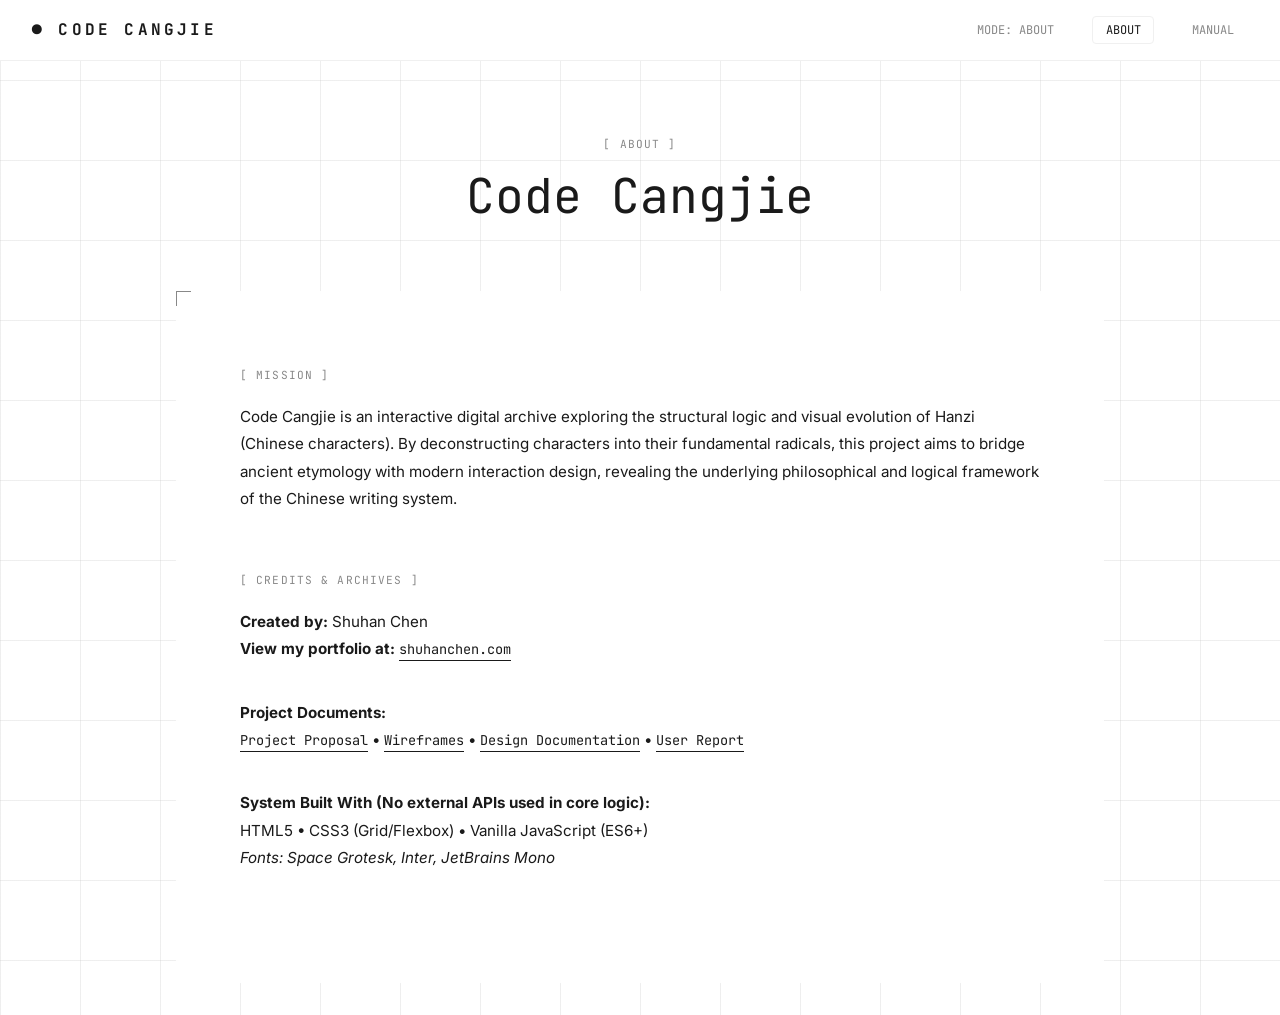
==== about.html @ 6a73b90c "Code Cangjie Draft 2" ====
<!DOCTYPE html>
<html lang="en">
  <head>
    <meta charset="UTF-8" />
    <meta name="viewport" content="width=device-width, initial-scale=1.0" />
    <title>Code Cangjie - About</title>
    <link rel="stylesheet" href="styles/styles.css" />
    <script src="scripts/scripts.js" defer></script>
  </head>
  <body>
    <header class="ui-header">
      <a href="index.html" class="logo">● CODE CANGJIE</a>
      <nav>
        <span class="nav-label">MODE: ABOUT</span>
        <a href="about.html" style="border-color: var(--color-gray); color: var(--color-text);">ABOUT</a>
        <a href="manual.html">MANUAL</a>
      </nav>
    </header>

    <main class="ui-main">
      <div class="hero-content" style="padding: 2rem 2rem 4rem 2rem;">
        <div class="small-label">[ ABOUT ]</div>
        <h1 style="font-family: var(--font-mono); font-weight: 400; font-size: 3rem;">Code Cangjie</h1>
      </div>

      <section class="document-panel">
        
        <div class="doc-section">
          <div class="small-label" style="padding-left: 0;">[ MISSION ]</div>
          <p>
            Code Cangjie is an interactive digital archive exploring the structural logic and visual evolution of Hanzi (Chinese characters). By deconstructing characters into their fundamental radicals, this project aims to bridge ancient etymology with modern interaction design, revealing the underlying philosophical and logical framework of the Chinese writing system.
          </p>
        </div>

        <div class="doc-section">
          <div class="small-label" style="padding-left: 0;">[ CREDITS & ARCHIVES ]</div>
          <p>
            <strong>Created by:</strong> Shuhan Chen<br>
            <strong>View my portfolio at:</strong> <a href="#" class="doc-link">shuhanchen.com</a>
          </p>
          <br>
          <p>
            <strong>Project Documents:</strong><br>
            <a href="#" class="doc-link">Project Proposal</a> • 
            <a href="#" class="doc-link">Wireframes</a> • 
            <a href="#" class="doc-link">Design Documentation</a> • 
            <a href="#" class="doc-link">User Report</a>
          </p>
          <br>
          <p>
            <strong>System Built With (No external APIs used in core logic):</strong><br>
            HTML5 • CSS3 (Grid/Flexbox) • Vanilla JavaScript (ES6+)<br>
            <em>Fonts: Space Grotesk, Inter, JetBrains Mono</em>
          </p>
        </div>

      </section>
    </main>
  </body>
</html>
---- styles/styles.css ----
/* ===== YOUR CSS GOES HERE ===== */
/* ===== START BY IMPORTING YOUR FONTS ===== */
/* ===== NEXT WRITE GLOBAL STYLES, THEN USE MEDIA QUERIES FOR LAYOUT/STYLE ADJUSTMENTS ===== */
/* ===== STARTER CSS BELOW FOR body AND p IS JUST AN EXAMPLE... YOU MAY DELETE IT ===== */

@import url("https://fonts.googleapis.com/css2?family=Inter:wght@400;600&family=Space+Grotesk:wght@500;700&family=JetBrains+Mono:wght@400&display=swap");

:root {
  --color-bg: #ffffff;
  --color-text: #1a1a1a;
  --color-gray: #f0f0f0;
  --color-dark-gray: #888888;

  --font-heading: "Space Grotesk", sans-serif;
  --font-body: "Inter", sans-serif;
  --font-mono: "JetBrains Mono", monospace;
}

body {
  background-color: var(--color-bg);
  color: var(--color-text);
  font-family: var(--font-body);
  margin: 0;
  background-image:
    linear-gradient(to right, rgba(200, 200, 200, 0.3) 1px, transparent 1px),
    linear-gradient(to bottom, rgba(200, 200, 200, 0.3) 1px, transparent 1px);
  background-size: 80px 80px;
}

.ui-header {
  display: flex;
  justify-content: space-between;
  align-items: center;
  padding: 1rem 2rem;
  border-bottom: 1px solid var(--color-gray);
  background-color: var(--color-bg);
  position: sticky;
  top: 0;
  z-index: 10;
}

.logo {
  font-family: var(--font-mono);
  font-weight: 700;
  letter-spacing: 0.2em;
  text-decoration: none;
  color: var(--color-text);
}

nav {
  display: flex;
  align-items: center;
  gap: 1.5rem;
}

.nav-label,
nav a {
  font-family: var(--font-mono);
  font-size: 0.75rem;
  color: var(--color-dark-gray);
  text-decoration: none;
  border: 1px solid transparent;
  padding: 0.3rem 0.8rem;
  border-radius: 4px;
}

nav a:hover {
  border: 1px solid var(--color-gray);
  color: var(--color-text);
}

/* 主内容区面板化 */
.ui-main {
  padding: 2rem;
  max-width: 1200px;
  margin: 0 auto;
}

.ui-panel {
  border: 1px solid var(--color-gray);
  background-color: var(--color-bg);
  margin-bottom: 2rem;
  position: relative;
}

.panel-label,
.small-label {
  font-family: var(--font-mono);
  font-size: 0.7rem;
  letter-spacing: 0.1em;
  color: var(--color-dark-gray);
  padding: 0.8rem 1rem;
}

/* Hero Section */
.hero-content {
  text-align: center;
  padding: 4rem 2rem;
}

.hero-content h1 {
  font-size: 3.5rem;
  margin: 0;
}

.divider-line {
  height: 1px;
  width: 200px;
  background-color: var(--color-gray);
  margin: 1rem auto;
}

.subtitle {
  font-family: var(--font-mono);
  font-size: 0.8rem;
  letter-spacing: 0.15em;
  color: var(--color-dark-gray);
}

.split-panel {
  display: flex;
  min-height: 85vh;
}

.left-canvas {
  flex: 2;
  border-right: 1px solid var(--color-gray);
  display: flex;
  flex-direction: column;
}

.canvas-area {
  flex-grow: 1;
  display: flex;
  align-items: center;
  justify-content: center;
  padding: 2rem;
}

.right-analysis {
  flex: 1;
  display: flex;
  flex-direction: column;
}

.data-block {
  border-bottom: 1px solid var(--color-gray);
  padding-bottom: 1rem;
}

.data-readout {
  font-family: var(--font-mono);
  font-size: 1.2rem;
  padding: 0 1rem 1rem 1rem;
  color: var(--color-text);
}

.square-module {
  display: flex;
  gap: 15px;
  flex-wrap: wrap;
  justify-content: center;
  max-width: 400px;
}

.radical {
  font-family: var(--font-heading);
  font-size: 2rem;
  width: 70px;
  height: 70px;
  background-color: transparent;
  border: 1px solid var(--color-dark-gray);
  color: var(--color-text);
  cursor: pointer;
  transition: all 0.2s ease;
}

.radical:hover {
  background-color: var(--color-text);
  color: var(--color-bg);
}

#character-display {
  font-size: 15rem;
  text-align: center;
  margin: 0;
  text-shadow: 0 4px 12px rgba(0, 0, 0, 0.03);
}

.controls {
  text-align: center;
  padding-bottom: 2rem;
}

/*LANDING PAGE*/

.landing-center h1 {
  font-family: "Space Grotesk", sans-serif !important;
  font-weight: 500;
  font-size: 3.5rem;
  letter-spacing: 0.05em;
  margin: 0;
}

.module-card h3 {
  font-family: "Space Grotesk", sans-serif !important;
  font-weight: 700;
  font-size: 1.2rem;
  letter-spacing: 0.3em;
  margin-bottom: 0.8rem;
}

.landing-main {
  display: flex;
  justify-content: center;
  align-items: center;
  min-height: 80vh;
}

.landing-center {
  text-align: center;
  width: 100%;
}

.origin-logo-box {
  width: 120px;
  height: 120px;
  margin: 0 auto 1rem auto;
  border: 1px solid var(--color-gray);
  display: flex;
  align-items: center;
  justify-content: center;
  font-size: 3rem;
  position: relative;
}

.hanzi-label {
  font-family: var(--font-mono);
  letter-spacing: 1em;
  margin-left: 1em;
  color: var(--color-dark-gray);
  margin-bottom: 1rem;
}

.module-cards {
  display: flex;
  gap: 3rem;
  justify-content: center;
  margin-top: 5rem;
  margin-bottom: 4rem;
}

.module-card {
  width: 300px;
  padding: 3rem 2rem;
  border: 1px solid var(--color-gray);
  text-decoration: none;
  color: var(--color-text);
  background-color: var(--color-bg);
  transition: all 0.3s ease;
  text-align: left;
  box-shadow: 0 4px 6px rgba(0, 0, 0, 0.02);
}

.module-card:hover {
  border-color: var(--color-text);
  transform: translateY(-5px);
  box-shadow: 0 10px 15px rgba(0, 0, 0, 0.05);
}

.card-icon {
  font-size: 1.5rem;
  margin-bottom: 1.5rem;
}

.module-card h3 {
  font-size: 1.2rem;
  letter-spacing: 0.2em;
  margin-bottom: 0.5rem;
}

.card-desc {
  font-family: var(--font-mono);
  font-size: 0.8rem;
  color: var(--color-dark-gray);
}

.system-status p {
  font-family: var(--font-mono);
  font-size: 0.7rem;
  letter-spacing: 0.1em;
  color: var(--color-dark-gray);
}

/* TIME MACHINE */
.time-machine-layout {
  justify-content: space-between;
}

.timeline-container {
  padding: 1rem 2rem 2rem 2rem;
  border-top: 1px solid var(--color-gray);
}

input[type="range"] {
  -webkit-appearance: none;
  width: 100%;
  background: transparent;
  margin: 1rem 0;
}

input[type="range"]::-webkit-slider-runnable-track {
  width: 100%;
  height: 2px;
  background: var(--color-gray);
}

input[type="range"]::-webkit-slider-thumb {
  -webkit-appearance: none;
  height: 16px;
  width: 16px;
  border-radius: 50%;
  background: var(--color-text);
  margin-top: -7px;
  cursor: pointer;
  border: 2px solid var(--color-bg);
}

.timeline-markers {
  display: flex;
  justify-content: space-between;
  font-family: var(--font-mono);
  font-size: 0.7rem;
  color: var(--color-dark-gray);
}

.stage-title {
  font-family: var(--font-heading);
  font-size: 1.2rem;
  letter-spacing: 0.1em;
  margin-bottom: 0.5rem;
}

.stage-subtitle {
  font-family: var(--font-mono);
  font-size: 0.9rem;
  color: var(--color-dark-gray);
  margin-bottom: 2rem;
}

.stage-desc {
  font-size: 0.95rem;
  color: var(--color-text);
  margin-bottom: 2rem;
}

.data-list {
  list-style: none;
  padding: 0;
  font-family: var(--font-mono);
  font-size: 0.8rem;
  color: var(--color-dark-gray);
}

.data-list li {
  margin-bottom: 0.5rem;
  padding-bottom: 0.5rem;
  border-bottom: 1px dashed var(--color-gray);
}

.syntheses-list {
  list-style-type: decimal-leading-zero;
  padding-left: 1.5rem;
  margin-top: 1rem;
}

.syntheses-list li {
  font-family: var(--font-mono);
  font-size: 0.8rem;
  color: var(--color-gray);
  margin-bottom: 0.8rem;
  border-bottom: none; 
  transition: color 0.3s ease;
}

.syntheses-list li.unlocked {
  color: var(--color-text); 
  font-weight: 700;
}

.syntheses-list {
  padding-left: 2.8rem !important; 
  margin-top: 0.5rem;
}

.syntheses-list li {
  padding-left: 0.5rem; 
}

.syntheses-list li {
  margin-bottom: 1rem;
}

@keyframes synthesisPulse {
  0% { box-shadow: 0 0 0 0 rgba(21, 21, 21, 0.2); transform: scale(0.98); }
  50% { box-shadow: 0 0 20px 10px rgba(21, 21, 21, 0.05); transform: scale(1.02); }
  100% { box-shadow: 0 0 0 0 rgba(21, 21, 21, 0); transform: scale(1); }
}

.synthesis-success {
  animation: synthesisPulse 0.6s ease-out forwards;
  border-color: var(--color-text) !important;
  background-color: rgba(21, 21, 21, 0.03);
}

.synthesis-visualizer {
  flex-grow: 1;
  display: flex;
  flex-direction: column;
  align-items: center;
  justify-content: center;
  padding: 2rem;
  position: relative;
}

.input-nodes {
  display: flex;
  align-items: center;
  gap: 4rem;
  margin-bottom: 3rem;
}

.node-box, .result-node {
  width: 140px;
  height: 140px;
  border: none !important;
  background-color: transparent !important;
  backdrop-filter: none !important;
  
  background:
    linear-gradient(var(--color-dark-gray), var(--color-dark-gray)) top left / 10px 1px no-repeat,
    linear-gradient(var(--color-dark-gray), var(--color-dark-gray)) top left / 1px 10px no-repeat,
    linear-gradient(var(--color-dark-gray), var(--color-dark-gray)) top right / 10px 1px no-repeat,
    linear-gradient(var(--color-dark-gray), var(--color-dark-gray)) top right / 1px 10px no-repeat,
    linear-gradient(var(--color-dark-gray), var(--color-dark-gray)) bottom left / 10px 1px no-repeat,
    linear-gradient(var(--color-dark-gray), var(--color-dark-gray)) bottom left / 1px 10px no-repeat,
    linear-gradient(var(--color-dark-gray), var(--color-dark-gray)) bottom right / 10px 1px no-repeat,
    linear-gradient(var(--color-dark-gray), var(--color-dark-gray)) bottom right / 1px 10px no-repeat;
  
  background-color: rgba(255, 255, 255, 0.65) !important;
  backdrop-filter: blur(4px) !important;
  -webkit-backdrop-filter: blur(4px) !important;
  
  display: flex;
  flex-direction: column;
  align-items: center;
  justify-content: center;
  position: relative;
}

.result-node {
  width: 160px;
  height: 160px;
}

.node-label {
  position: absolute;
  top: 15px;
  left: 15px;
  font-family: var(--font-mono);
  font-size: 0.65rem;
  color: var(--color-text);
  letter-spacing: 0.1em;
}

.node-content.placeholder {
  font-family: var(--font-mono);
  font-size: 0.75rem;
  color: #b0b0b0;
  letter-spacing: 0.15em;
  
  display: flex;
  align-items: center;
  justify-content: center;
  width: 100%;
  padding: 0 15px;
  box-sizing: border-box;
}

.node-content.placeholder::before,
.node-content.placeholder::after {
  content: "";
  flex-grow: 1;
  height: 1px;
  background-color: #e5e5e5;
  margin: 0 12px;
}

.node-operator {
  font-size: 1.5rem;
  color: var(--color-gray);
  font-family: var(--font-mono);
}

.component-bank-container {
  border-top: 1px solid var(--color-gray);
  padding: 2rem;
}

.bank-controls {
  display: flex;
  justify-content: space-between;
  align-items: flex-end;
  margin-top: 1rem;
}

.component-bank-container .square-module {
  justify-content: flex-start; 
  max-width: none;
}

.component-bank-container .radical {
  width: 80px;
  height: 80px;
  border: 1px solid var(--color-gray);
  border-radius: 0;
  position: relative;
}

.reset-button {
  font-family: var(--font-mono);
  font-size: 0.8rem;
  letter-spacing: 0.1em;
  padding: 0.6rem 1.2rem;
  background: transparent;
  border: 1px solid var(--color-gray);
  cursor: pointer;
  color: var(--color-dark-gray);
  transition: all 0.2s ease;
}

.reset-button:hover {
  border-color: var(--color-text);
  color: var(--color-text);
}

.ui-panel {
  background-color: transparent !important;
}

.right-analysis {
  background-color: rgba(255, 255, 255, 0.6);
}

.component-bank-container .square-module {
  justify-content: flex-start; 
  max-width: none !important;
  flex-wrap: nowrap !important;
}

.component-bank-container .radical {
  width: 64px; 
  height: 64px;
  font-size: 1.5rem;
}

.node-content.placeholder {
  color: #e0e0e0;
}

.synthesis-visualizer {
  position: relative;
  overflow: hidden;
}

.synthesis-visualizer::after {
  content: "";
  position: absolute;
  top: -10%;
  left: 0;
  width: 100%;
  height: 15px;
  background: linear-gradient(to bottom, transparent, rgba(136, 136, 136, 0.15), transparent);
  box-shadow: 0 2px 10px rgba(136, 136, 136, 0.1);
  animation: scanline 4s linear infinite;
  pointer-events: none; /* 极其重要：确保扫描线不会阻挡鼠标点击插槽 */
  z-index: 1;
}

@keyframes scanline {
  0% {
    top: -10%;
    opacity: 0;
  }
  10% {
    opacity: 1;
  }
  90% {
    opacity: 1;
  }
  100% {
    top: 110%;
    opacity: 0;
  }
}

/* Drag Drop*/
.drag-over-active {
  background-color: rgba(255, 255, 255, 0.95) !important;
  box-shadow: 0 0 15px rgba(136, 136, 136, 0.2);
  transition: all 0.2s ease;
}

.radical.dragging {
  opacity: 0.5;
  cursor: grabbing !important;
}

.radical {
  cursor: grab;
}

.node-content {
  font-family: var(--font-heading) !important;
  font-size: 5rem !important;
  font-weight: 500;
  color: var(--color-text) !important;
  line-height: 1;
}

.component-bank-container .radical {
  font-size: 2rem !important;
}

#analysis-result {
  font-size: 1.8rem !important; 
  font-weight: 700;
  letter-spacing: 0.05em;
}

span.node-content.placeholder {
  font-family: var(--font-mono) !important;
  font-size: 0.75rem !important;
  color: #b0b0b0 !important;
  letter-spacing: 0.15em !important;
  font-weight: 400 !important;
  
  display: flex !important;
  align-items: center !important;
  justify-content: center !important;
  width: 100% !important;
  padding: 0 15px !important;
  box-sizing: border-box !important;
}

span.node-content.placeholder::before,
span.node-content.placeholder::after {
  content: "";
  flex-grow: 1;
  height: 1px;
  background-color: #e5e5e5;
  margin: 0 12px; 
}

/* About & Manual */

.document-panel {
  max-width: 800px;
  margin: 0 auto;
  padding: 4rem;
  
  background-color: rgba(255, 255, 255, 0.85); 
  backdrop-filter: blur(4px);
  -webkit-backdrop-filter: blur(4px);

  background-image:
    linear-gradient(var(--color-dark-gray), var(--color-dark-gray)),
    linear-gradient(var(--color-dark-gray), var(--color-dark-gray)),
    linear-gradient(var(--color-dark-gray), var(--color-dark-gray)),
    linear-gradient(var(--color-dark-gray), var(--color-dark-gray)),
    linear-gradient(var(--color-dark-gray), var(--color-dark-gray)),
    linear-gradient(var(--color-dark-gray), var(--color-dark-gray)),
    linear-gradient(var(--color-dark-gray), var(--color-dark-gray)),
    linear-gradient(var(--color-dark-gray), var(--color-dark-gray));
  background-repeat: no-repeat;
  background-size: 15px 1px, 1px 15px;
    top left, top left,
    top right, top right,
    bottom left, bottom left,
    bottom right, bottom right;
}

.doc-section {
  margin-bottom: 3rem;
}

.doc-section p {
  font-family: var(--font-body);
  font-size: 0.95rem;
  line-height: 1.8;
  color: var(--color-text);
  margin: 0.5rem 0;
}

.doc-link {
  color: var(--color-text);
  text-decoration: none;
  border-bottom: 1px solid var(--color-text);
  font-family: var(--font-mono);
  font-size: 0.85rem;
  transition: all 0.2s ease;
  padding-bottom: 2px;
}

.doc-link:hover {
  background-color: var(--color-text);
  color: var(--color-bg);
}
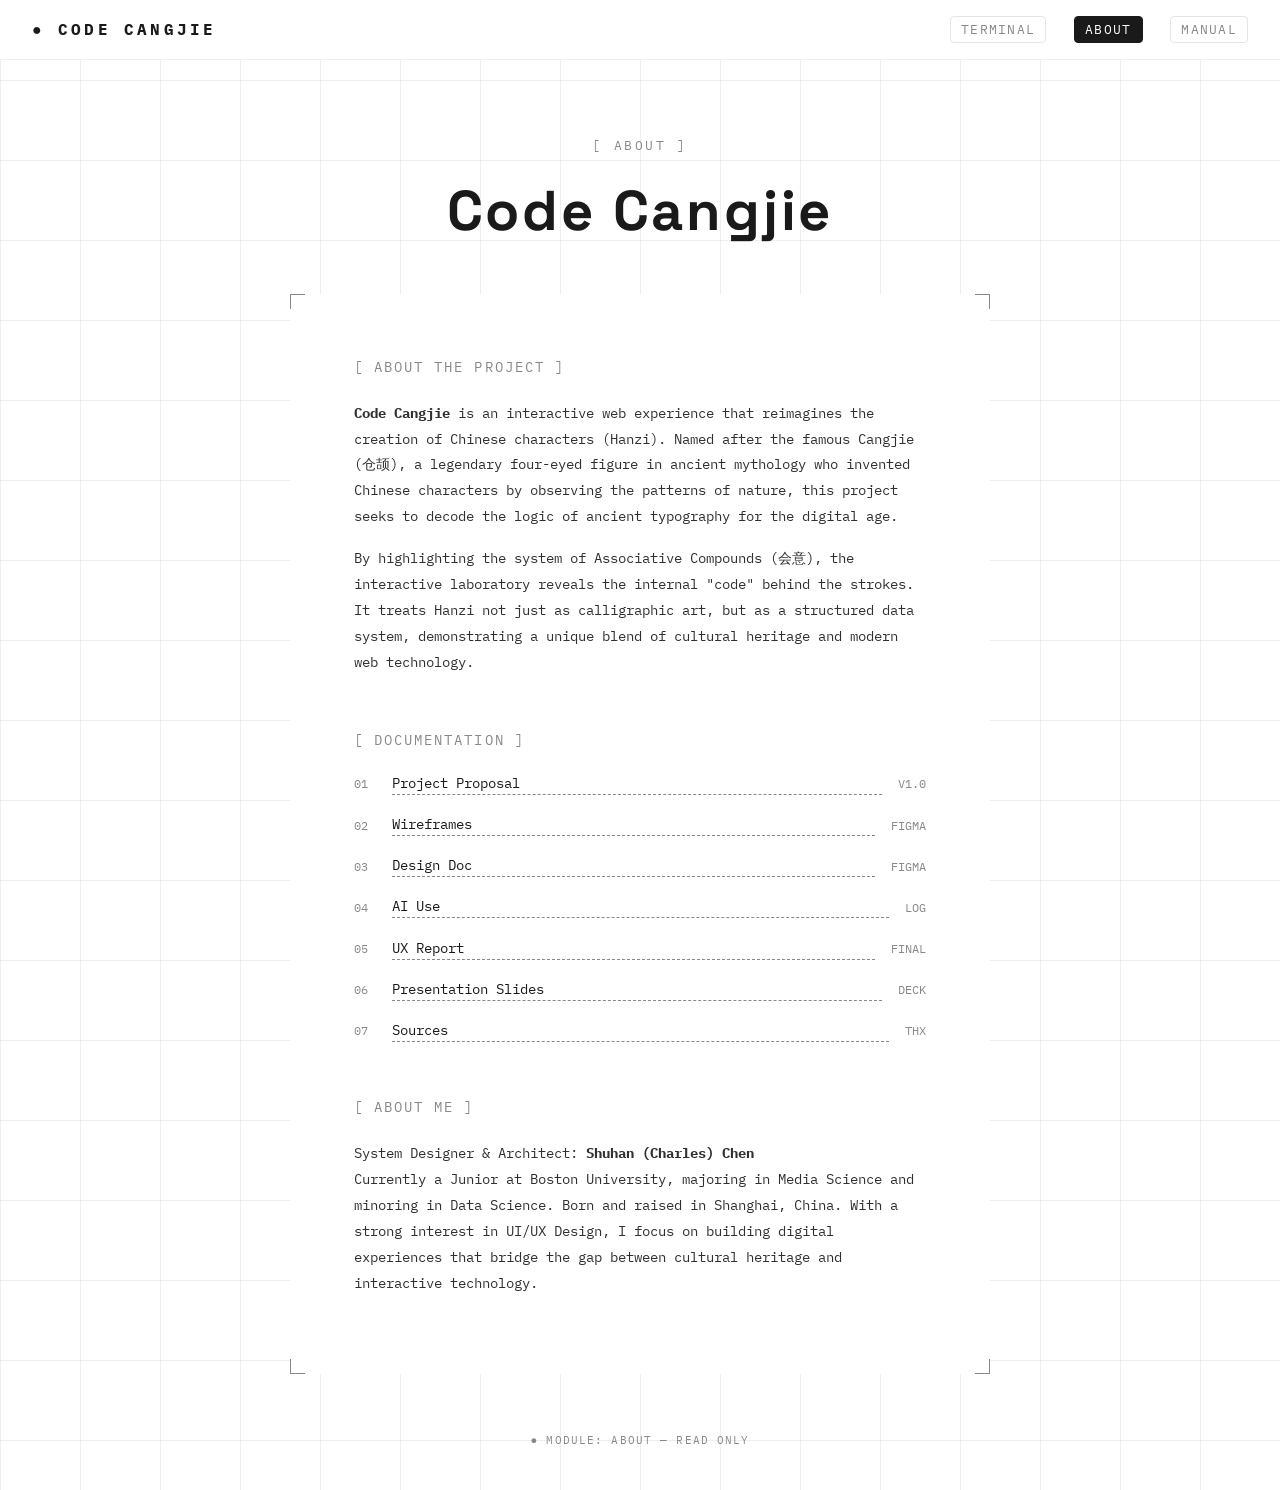
==== commit 648568fa: "Final Push" ====
--- a/about.html
+++ b/about.html
@@ -1,4 +1,4 @@
-<!DOCTYPE html>
+<!doctype html>
 <html lang="en">
   <head>
     <meta charset="UTF-8" />
@@ -10,51 +10,97 @@
   <body>
     <header class="ui-header">
       <a href="index.html" class="logo">● CODE CANGJIE</a>
-      <nav>
-        <span class="nav-label">MODE: ABOUT</span>
-        <a href="about.html" style="border-color: var(--color-gray); color: var(--color-text);">ABOUT</a>
-        <a href="manual.html">MANUAL</a>
+      <nav class="top-nav">
+        <div class="nav-links">
+          <a href="index.html" class="nav-item">TERMINAL</a>
+          <a href="about.html" class="nav-item active">ABOUT</a>
+          <a href="manual.html" class="nav-item">MANUAL</a>
+        </div>
       </nav>
     </header>
 
-    <main class="ui-main">
-      <div class="hero-content" style="padding: 2rem 2rem 4rem 2rem;">
+    <main class="ui-main about-main">
+      <div class="about-header-title">
         <div class="small-label">[ ABOUT ]</div>
-        <h1 style="font-family: var(--font-mono); font-weight: 400; font-size: 3rem;">Code Cangjie</h1>
+        <h1>Code Cangjie</h1>
       </div>
 
-      <section class="document-panel">
-        
-        <div class="doc-section">
-          <div class="small-label" style="padding-left: 0;">[ MISSION ]</div>
+      <div class="bracket-panel">
+        <div class="about-section">
+          <div class="section-label">[ ABOUT THE PROJECT ]</div>
           <p>
-            Code Cangjie is an interactive digital archive exploring the structural logic and visual evolution of Hanzi (Chinese characters). By deconstructing characters into their fundamental radicals, this project aims to bridge ancient etymology with modern interaction design, revealing the underlying philosophical and logical framework of the Chinese writing system.
+            <strong>Code Cangjie</strong> is an interactive web experience that reimagines the
+            creation of Chinese characters (Hanzi). Named after the famous Cangjie (仓颉),
+            a legendary four-eyed figure in ancient mythology who invented
+            Chinese characters by observing the patterns of nature, this project
+            seeks to decode the logic of ancient typography for the digital age.
+          </p>
+          <p style="margin-top: 1rem">
+            By highlighting the system of Associative Compounds (会意), the
+            interactive laboratory reveals the internal "code" behind the
+            strokes. It treats Hanzi not just as calligraphic art, but as a
+            structured data system, demonstrating a unique blend of cultural
+            heritage and modern web technology.
           </p>
         </div>
 
-        <div class="doc-section">
-          <div class="small-label" style="padding-left: 0;">[ CREDITS & ARCHIVES ]</div>
+        <div class="about-section">
+          <div class="section-label">[ DOCUMENTATION ]</div>
+          <ul class="doc-list">
+            <li>
+              <span class="doc-id">01</span>
+              <a href="https://drive.google.com/file/d/1wmrAvx1lGZvD317D38aKgmgqEYvhK4Ec/view?usp=drive_link" class="doc-link">Project Proposal</a>
+              <span class="doc-status">V1.0</span>
+            </li>
+            <li>
+              <span class="doc-id">02</span>
+              <a href="https://drive.google.com/file/d/1WwTvPjlREhMGtP3GcmWvQ2dXjdFJcFfo/view?usp=drive_link" class="doc-link">Wireframes</a>
+              <span class="doc-status">FIGMA</span>
+            </li>
+            <li>
+              <span class="doc-id">03</span>
+              <a href="https://drive.google.com/file/d/1CXE1Qbou96IZ3nHlXgANijtlKmUIsQg3/view?usp=drive_link" class="doc-link">Design Doc</a>
+              <span class="doc-status">FIGMA</span>
+            </li>
+            <li>
+              <span class="doc-id">04</span>
+              <a href="https://docs.google.com/document/d/136Me-8iQMPuqbOWM1DwgOZMShKn97SkehZeqLT6WMd4/edit?usp=drive_link" class="doc-link">AI Use</a>
+              <span class="doc-status">LOG</span>
+            </li>
+            <li>
+              <span class="doc-id">05</span>
+              <a href="https://docs.google.com/document/d/1PDTE4uCD2gK4hNcIH2HI2CAG0lo-Tq4D_t7r35IZlIc/edit?usp=drive_link" class="doc-link">UX Report</a>
+              <span class="doc-status">FINAL</span>
+            </li>
+            <li>
+              <span class="doc-id">06</span>
+              <a href="https://drive.google.com/file/d/12cIxlR1SUSpzFF9_vSXQJ3D3FkyRJxKi/view?usp=drive_link" class="doc-link">Presentation Slides</a>
+              <span class="doc-status">DECK</span>
+            </li>
+            <li>
+              <span class="doc-id">07</span>
+              <a href="https://docs.google.com/document/d/1AIBL4RQathR0OgXoz0p6G2wgn_Y8LKfQVRRYwO8GiHQ/edit?usp=drive_link" class="doc-link">Sources</a>
+              <span class="doc-status">THX</span>
+            </li>
+          </ul>
+        </div>
+
+        <div class="about-section">
+          <div class="section-label">[ ABOUT ME ]</div>
           <p>
-            <strong>Created by:</strong> Shuhan Chen<br>
-            <strong>View my portfolio at:</strong> <a href="#" class="doc-link">shuhanchen.com</a>
-          </p>
-          <br>
-          <p>
-            <strong>Project Documents:</strong><br>
-            <a href="#" class="doc-link">Project Proposal</a> • 
-            <a href="#" class="doc-link">Wireframes</a> • 
-            <a href="#" class="doc-link">Design Documentation</a> • 
-            <a href="#" class="doc-link">User Report</a>
-          </p>
-          <br>
-          <p>
-            <strong>System Built With (No external APIs used in core logic):</strong><br>
-            HTML5 • CSS3 (Grid/Flexbox) • Vanilla JavaScript (ES6+)<br>
-            <em>Fonts: Space Grotesk, Inter, JetBrains Mono</em>
+            System Designer & Architect: <strong>Shuhan (Charles) Chen</strong><br />
+            Currently a Junior at Boston University, majoring in Media Science
+            and minoring in Data Science. Born and raised in Shanghai, China.
+            With a strong interest in UI/UX Design, I focus on building digital
+            experiences that bridge the gap between cultural heritage and
+            interactive technology.
           </p>
         </div>
+      </div>
 
-      </section>
+      <div class="system-status about-status">
+        <p>● MODULE: ABOUT — READ ONLY</p>
+      </div>
     </main>
   </body>
-</html>+</html>
--- a/styles/styles.css
+++ b/styles/styles.css
@@ -3,7 +3,7 @@
 /* ===== NEXT WRITE GLOBAL STYLES, THEN USE MEDIA QUERIES FOR LAYOUT/STYLE ADJUSTMENTS ===== */
 /* ===== STARTER CSS BELOW FOR body AND p IS JUST AN EXAMPLE... YOU MAY DELETE IT ===== */
 
-@import url("https://fonts.googleapis.com/css2?family=Inter:wght@400;600&family=Space+Grotesk:wght@500;700&family=JetBrains+Mono:wght@400&display=swap");
+@import url("https://fonts.googleapis.com/css2?family=IBM+Plex+Mono:ital,wght@0,100;0,200;0,300;0,400;0,500;0,600;0,700;1,100;1,200;1,300;1,400;1,500;1,600;1,700&family=Inter:ital,opsz,wght@0,14..32,100..900;1,14..32,100..900&family=Space+Grotesk:wght@300..700&display=swap");
 
 :root {
   --color-bg: #ffffff;
@@ -13,7 +13,21 @@
 
   --font-heading: "Space Grotesk", sans-serif;
   --font-body: "Inter", sans-serif;
-  --font-mono: "JetBrains Mono", monospace;
+  --font-mono: "IBM Plex Mono", monospace;
+}
+
+*,
+*::before,
+*::after {
+  box-sizing: border-box;
+}
+
+body.app-mode {
+  height: 100vh;
+  width: 100vw;
+  margin: 0;
+  padding: 0;
+  overflow: hidden;
 }
 
 body {
@@ -69,7 +83,6 @@
   color: var(--color-text);
 }
 
-/* 主内容区面板化 */
 .ui-main {
   padding: 2rem;
   max-width: 1200px;
@@ -196,9 +209,9 @@
 
 .landing-center h1 {
   font-family: "Space Grotesk", sans-serif !important;
-  font-weight: 500;
-  font-size: 3.5rem;
-  letter-spacing: 0.05em;
+  font-weight: 600;
+  font-size: 4.5rem;
+  letter-spacing: 0.02em;
   margin: 0;
 }
 
@@ -215,11 +228,13 @@
   justify-content: center;
   align-items: center;
   min-height: 80vh;
+  padding-top: 5vh;
 }
 
 .landing-center {
   text-align: center;
   width: 100%;
+  padding-top: 10vh;
 }
 
 .origin-logo-box {
@@ -227,11 +242,17 @@
   height: 120px;
   margin: 0 auto 1rem auto;
   border: 1px solid var(--color-gray);
+  margin-bottom: 3rem !important;
   display: flex;
   align-items: center;
   justify-content: center;
   font-size: 3rem;
   position: relative;
+}
+
+.main-seal-logo {
+  display: block;
+  margin: 0 auto 2.5rem auto;
 }
 
 .hanzi-label {
@@ -271,6 +292,15 @@
 .card-icon {
   font-size: 1.5rem;
   margin-bottom: 1.5rem;
+  filter: grayscale(100%) opacity(0.7);
+  transition:
+    filter 0.3s ease,
+    transform 0.3s ease;
+}
+
+.module-card:hover .card-icon {
+  filter: grayscale(0%) opacity(1);
+  transform: scale(1.1);
 }
 
 .module-card h3 {
@@ -354,6 +384,45 @@
   margin-bottom: 2rem;
 }
 
+.radical.specimen-btn {
+  display: flex;
+  flex-direction: column;
+  align-items: center;
+  justify-content: center;
+  width: 72px;
+  height: 72px;
+  padding: 0;
+  gap: 6px;
+}
+
+.char-main {
+  font-family: var(--font-heading), sans-serif;
+  font-size: 1.8rem;
+  line-height: 1;
+  font-weight: 500;
+}
+
+.char-sub {
+  font-family: var(--font-mono);
+  font-size: 0.55rem;
+  color: var(--color-dark-gray);
+  letter-spacing: 0.15em;
+  text-transform: uppercase;
+  transition: all 0.2s ease;
+}
+
+.radical.specimen-btn:hover .char-main,
+.radical.specimen-btn.active .char-main {
+  color: var(--color-bg);
+  opacity: 0.85;
+}
+
+.radical.specimen-btn:hover .char-sub,
+.radical.specimen-btn.active .char-sub {
+  color: var(--color-bg);
+  opacity: 0.85;
+}
+
 .data-list {
   list-style: none;
   padding: 0;
@@ -379,22 +448,22 @@
   font-size: 0.8rem;
   color: var(--color-gray);
   margin-bottom: 0.8rem;
-  border-bottom: none; 
+  border-bottom: none;
   transition: color 0.3s ease;
 }
 
 .syntheses-list li.unlocked {
-  color: var(--color-text); 
+  color: var(--color-text);
   font-weight: 700;
 }
 
 .syntheses-list {
-  padding-left: 2.8rem !important; 
+  padding-left: 2.8rem !important;
   margin-top: 0.5rem;
 }
 
 .syntheses-list li {
-  padding-left: 0.5rem; 
+  padding-left: 0.5rem;
 }
 
 .syntheses-list li {
@@ -402,9 +471,18 @@
 }
 
 @keyframes synthesisPulse {
-  0% { box-shadow: 0 0 0 0 rgba(21, 21, 21, 0.2); transform: scale(0.98); }
-  50% { box-shadow: 0 0 20px 10px rgba(21, 21, 21, 0.05); transform: scale(1.02); }
-  100% { box-shadow: 0 0 0 0 rgba(21, 21, 21, 0); transform: scale(1); }
+  0% {
+    box-shadow: 0 0 0 0 rgba(21, 21, 21, 0.2);
+    transform: scale(0.98);
+  }
+  50% {
+    box-shadow: 0 0 20px 10px rgba(21, 21, 21, 0.05);
+    transform: scale(1.02);
+  }
+  100% {
+    box-shadow: 0 0 0 0 rgba(21, 21, 21, 0);
+    transform: scale(1);
+  }
 }
 
 .synthesis-success {
@@ -430,27 +508,36 @@
   margin-bottom: 3rem;
 }
 
-.node-box, .result-node {
+.node-box,
+.result-node {
   width: 140px;
   height: 140px;
   border: none !important;
   background-color: transparent !important;
   backdrop-filter: none !important;
-  
+
   background:
-    linear-gradient(var(--color-dark-gray), var(--color-dark-gray)) top left / 10px 1px no-repeat,
-    linear-gradient(var(--color-dark-gray), var(--color-dark-gray)) top left / 1px 10px no-repeat,
-    linear-gradient(var(--color-dark-gray), var(--color-dark-gray)) top right / 10px 1px no-repeat,
-    linear-gradient(var(--color-dark-gray), var(--color-dark-gray)) top right / 1px 10px no-repeat,
-    linear-gradient(var(--color-dark-gray), var(--color-dark-gray)) bottom left / 10px 1px no-repeat,
-    linear-gradient(var(--color-dark-gray), var(--color-dark-gray)) bottom left / 1px 10px no-repeat,
-    linear-gradient(var(--color-dark-gray), var(--color-dark-gray)) bottom right / 10px 1px no-repeat,
-    linear-gradient(var(--color-dark-gray), var(--color-dark-gray)) bottom right / 1px 10px no-repeat;
-  
+    linear-gradient(var(--color-dark-gray), var(--color-dark-gray)) top left /
+      10px 1px no-repeat,
+    linear-gradient(var(--color-dark-gray), var(--color-dark-gray)) top left /
+      1px 10px no-repeat,
+    linear-gradient(var(--color-dark-gray), var(--color-dark-gray)) top right /
+      10px 1px no-repeat,
+    linear-gradient(var(--color-dark-gray), var(--color-dark-gray)) top right /
+      1px 10px no-repeat,
+    linear-gradient(var(--color-dark-gray), var(--color-dark-gray)) bottom
+      left / 10px 1px no-repeat,
+    linear-gradient(var(--color-dark-gray), var(--color-dark-gray)) bottom
+      left / 1px 10px no-repeat,
+    linear-gradient(var(--color-dark-gray), var(--color-dark-gray)) bottom
+      right / 10px 1px no-repeat,
+    linear-gradient(var(--color-dark-gray), var(--color-dark-gray)) bottom
+      right / 1px 10px no-repeat;
+
   background-color: rgba(255, 255, 255, 0.65) !important;
   backdrop-filter: blur(4px) !important;
   -webkit-backdrop-filter: blur(4px) !important;
-  
+
   display: flex;
   flex-direction: column;
   align-items: center;
@@ -478,7 +565,7 @@
   font-size: 0.75rem;
   color: #b0b0b0;
   letter-spacing: 0.15em;
-  
+
   display: flex;
   align-items: center;
   justify-content: center;
@@ -515,7 +602,7 @@
 }
 
 .component-bank-container .square-module {
-  justify-content: flex-start; 
+  justify-content: flex-start;
   max-width: none;
 }
 
@@ -525,6 +612,13 @@
   border: 1px solid var(--color-gray);
   border-radius: 0;
   position: relative;
+  display: flex;
+  flex-direction: column;
+  align-items: center;
+  justify-content: center;
+  width: 72px;
+  height: 72px;
+  gap: 4px;
 }
 
 .reset-button {
@@ -553,13 +647,13 @@
 }
 
 .component-bank-container .square-module {
-  justify-content: flex-start; 
+  justify-content: flex-start;
   max-width: none !important;
   flex-wrap: nowrap !important;
 }
 
 .component-bank-container .radical {
-  width: 64px; 
+  width: 64px;
   height: 64px;
   font-size: 1.5rem;
 }
@@ -580,10 +674,15 @@
   left: 0;
   width: 100%;
   height: 15px;
-  background: linear-gradient(to bottom, transparent, rgba(136, 136, 136, 0.15), transparent);
+  background: linear-gradient(
+    to bottom,
+    transparent,
+    rgba(136, 136, 136, 0.15),
+    transparent
+  );
   box-shadow: 0 2px 10px rgba(136, 136, 136, 0.1);
   animation: scanline 4s linear infinite;
-  pointer-events: none; /* 极其重要：确保扫描线不会阻挡鼠标点击插槽 */
+  pointer-events: none;
   z-index: 1;
 }
 
@@ -633,7 +732,7 @@
 }
 
 #analysis-result {
-  font-size: 1.8rem !important; 
+  font-size: 1.8rem !important;
   font-weight: 700;
   letter-spacing: 0.05em;
 }
@@ -644,7 +743,7 @@
   color: #b0b0b0 !important;
   letter-spacing: 0.15em !important;
   font-weight: 400 !important;
-  
+
   display: flex !important;
   align-items: center !important;
   justify-content: center !important;
@@ -659,60 +758,318 @@
   flex-grow: 1;
   height: 1px;
   background-color: #e5e5e5;
-  margin: 0 12px; 
+  margin: 0 12px;
 }
 
 /* About & Manual */
 
-.document-panel {
-  max-width: 800px;
-  margin: 0 auto;
+.about-main {
+  position: relative;
+  min-height: 85vh;
+  padding: 4rem 2rem 2rem 2rem;
+  display: flex;
+  flex-direction: column;
+  align-items: center;
+}
+
+.about-header-title {
+  text-align: center;
+  margin-bottom: 3rem;
+  z-index: 2;
+}
+
+.about-header-title .small-label {
+  font-family: var(--font-mono);
+  font-size: 0.8rem;
+  letter-spacing: 0.2em;
+  color: var(--color-dark-gray);
+  margin-bottom: 0.5rem;
+}
+
+.about-header-title h1 {
+  font-family: var(--font-heading);
+  font-size: 3.5rem;
+  margin: 0;
+  letter-spacing: 0.05em;
+}
+
+.bracket-panel {
+  background-color: rgba(255, 255, 255, 0.95);
+  max-width: 700px;
+  width: 100%;
   padding: 4rem;
-  
-  background-color: rgba(255, 255, 255, 0.85); 
-  backdrop-filter: blur(4px);
-  -webkit-backdrop-filter: blur(4px);
-
-  background-image:
-    linear-gradient(var(--color-dark-gray), var(--color-dark-gray)),
-    linear-gradient(var(--color-dark-gray), var(--color-dark-gray)),
-    linear-gradient(var(--color-dark-gray), var(--color-dark-gray)),
-    linear-gradient(var(--color-dark-gray), var(--color-dark-gray)),
-    linear-gradient(var(--color-dark-gray), var(--color-dark-gray)),
-    linear-gradient(var(--color-dark-gray), var(--color-dark-gray)),
-    linear-gradient(var(--color-dark-gray), var(--color-dark-gray)),
-    linear-gradient(var(--color-dark-gray), var(--color-dark-gray));
+  position: relative;
+  z-index: 2;
+  margin-bottom: 3rem;
+}
+
+.bracket-panel::before,
+.bracket-panel::after {
+  content: "";
+  position: absolute;
+  width: 100%;
+  height: 100%;
+  top: 0;
+  left: 0;
+  pointer-events: none;
+}
+.bracket-panel::before {
+  background:
+    linear-gradient(to right, var(--color-dark-gray) 1px, transparent 1px) 0 0,
+    linear-gradient(to bottom, var(--color-dark-gray) 1px, transparent 1px) 0 0,
+    linear-gradient(to left, var(--color-dark-gray) 1px, transparent 1px) 100%
+      100%,
+    linear-gradient(to top, var(--color-dark-gray) 1px, transparent 1px) 100%
+      100%;
+  background-size: 15px 15px;
   background-repeat: no-repeat;
-  background-size: 15px 1px, 1px 15px;
-    top left, top left,
-    top right, top right,
-    bottom left, bottom left,
-    bottom right, bottom right;
-}
-
-.doc-section {
-  margin-bottom: 3rem;
-}
-
-.doc-section p {
-  font-family: var(--font-body);
-  font-size: 0.95rem;
+}
+.bracket-panel::after {
+  background:
+    linear-gradient(to left, var(--color-dark-gray) 1px, transparent 1px) 100% 0,
+    linear-gradient(to bottom, var(--color-dark-gray) 1px, transparent 1px) 100%
+      0,
+    linear-gradient(to right, var(--color-dark-gray) 1px, transparent 1px) 0
+      100%,
+    linear-gradient(to top, var(--color-dark-gray) 1px, transparent 1px) 0 100%;
+  background-size: 15px 15px;
+  background-repeat: no-repeat;
+}
+
+.about-section {
+  margin-bottom: 3.5rem;
+}
+.about-section:last-child {
+  margin-bottom: 0;
+}
+
+.section-label {
+  font-family: var(--font-mono);
+  font-size: 0.85rem;
+  letter-spacing: 0.15em;
+  color: var(--color-dark-gray);
+  margin-bottom: 1.5rem;
+}
+
+.about-section p {
+  font-family: var(--font-mono);
+  font-size: 0.9rem;
   line-height: 1.8;
   color: var(--color-text);
-  margin: 0.5rem 0;
-}
-
+  opacity: 0.9;
+}
+
+.doc-list {
+  list-style: none;
+  padding: 0;
+  margin: 0;
+}
+.doc-list li {
+  display: flex;
+  align-items: center;
+  margin-bottom: 1.2rem;
+  font-family: var(--font-mono);
+  font-size: 0.9rem;
+}
+.doc-id {
+  color: var(--color-dark-gray);
+  margin-right: 1.5rem;
+  font-size: 0.75rem;
+}
 .doc-link {
   color: var(--color-text);
   text-decoration: none;
+  border-bottom: 1px dashed var(--color-dark-gray);
+  padding-bottom: 2px;
+  flex-grow: 1;
+  transition: all 0.2s ease;
+}
+.doc-link:hover {
   border-bottom: 1px solid var(--color-text);
-  font-family: var(--font-mono);
-  font-size: 0.85rem;
-  transition: all 0.2s ease;
-  padding-bottom: 2px;
-}
-
-.doc-link:hover {
   background-color: var(--color-text);
   color: var(--color-bg);
+}
+.doc-status {
+  font-size: 0.75rem;
+  color: var(--color-dark-gray);
+  margin-left: 1rem;
+}
+
+.about-status {
+  margin-top: auto;
+  text-align: center;
+}
+
+/* POP-UP WINDOW */
+.modal-overlay {
+  display: none;
+  position: fixed;
+  top: 0;
+  left: 0;
+  width: 100%;
+  height: 100%;
+  background-color: rgba(255, 255, 255, 0.85);
+  backdrop-filter: blur(5px);
+  z-index: 1000;
+  justify-content: center;
+  align-items: center;
+}
+
+.modal-content {
+  max-width: 500px;
+  padding: 3rem;
+  background-color: var(--color-bg);
+  box-shadow: 0 10px 30px rgba(0, 0, 0, 0.05);
+}
+
+.protocol-section {
+  background: rgba(0, 0, 0, 0.03);
+  padding: 1.5rem;
+  margin-bottom: 3rem !important;
+}
+
+.protocol-main-text {
+  font-weight: 700;
+  color: var(--color-text);
+  margin-bottom: 1.5rem !important;
+}
+
+.protocol-list {
+  list-style: none;
+  padding-left: 0;
+  margin-bottom: 2rem;
+}
+
+.protocol-list li {
+  font-family: var(--font-mono);
+  font-size: 0.9rem;
+  margin-bottom: 0.8rem;
+  line-height: 1.5;
+}
+
+.protocol-icon {
+  color: var(--color-dark-gray);
+  margin-right: 10px;
+  font-size: 0.7rem;
+}
+
+.protocol-footer {
+  font-size: 0.85rem;
+  border-left: 2px solid var(--color-dark-gray);
+  padding-left: 1rem;
+  opacity: 0.7;
+}
+
+.protocol-divider {
+  border: none;
+  border-top: 1px solid rgba(0, 0, 0, 0.1);
+  margin-top: 2rem;
+}
+
+.nav-item {
+  font-family: var(--font-mono);
+  font-size: 0.8rem;
+  letter-spacing: 0.1em;
+  padding: 4px 10px;
+  margin-left: 15px;
+  border: 1px solid rgba(0, 0, 0, 0.1);
+  text-decoration: none;
+  color: var(--color-dark-gray);
+  transition: all 0.3s ease;
+}
+
+.nav-item:hover {
+  background-color: var(--color-text);
+  color: var(--color-bg);
+  border-color: var(--color-text);
+}
+
+/* TOP NAVIGATION */
+.ui-header {
+  display: flex;
+  justify-content: space-between;
+  align-items: center;
+  padding: 1rem 2rem;
+  border-bottom: 1px solid var(--color-gray);
+  background-color: var(--color-bg);
+  position: sticky;
+  top: 0;
+  z-index: 10;
+}
+
+.nav-modes,
+.nav-links {
+  display: flex;
+  align-items: center;
+  gap: 0.8rem;
+}
+
+.mode-label {
+  font-family: var(--font-heading), sans-serif;
+  font-size: 1rem;
+  font-weight: 600;
+  color: var(--color-text);
+  margin-right: 0.5rem;
+}
+
+.nav-item:hover {
+  border-color: var(--color-text);
+  color: var(--color-bg);
+}
+
+.nav-item.active {
+  background-color: var(--color-text);
+  color: var(--color-bg);
+  border-color: var(--color-text);
+  pointer-events: none;
+}
+
+.hanzi-svg {
+  position: absolute;
+  top: 0;
+  left: 0;
+  width: 100%;
+  height: 100%;
+  transition:
+    opacity 0.5s ease,
+    transform 0.5s ease;
+}
+
+.specimen-btn {
+  flex: 1;
+  padding: 12px 0;
+  background: transparent;
+  border: 1px solid var(--color-gray);
+  color: var(--color-dark-gray);
+  cursor: pointer;
+  font-family: var(--font-heading), sans-serif;
+  font-size: 1.2rem;
+  transition: all 0.2s ease;
+}
+
+.specimen-btn:hover {
+  border-color: var(--color-text);
+  color: var(--color-text);
+}
+
+.specimen-btn.active {
+  background: var(--color-text);
+  color: var(--color-bg);
+  border-color: var(--color-text);
+}
+
+.terminal-link {
+  color: #000;
+  text-decoration: none;
+  border: 1px solid #000;
+  padding: 2px 10px;
+  margin-left: 10px;
+  font-family: 'Courier New', Courier, monospace;
+  text-transform: lowercase;
+}
+
+.terminal-link:hover {
+  background-color: #000;
+  color: #fff;
+  cursor: pointer;
 }
